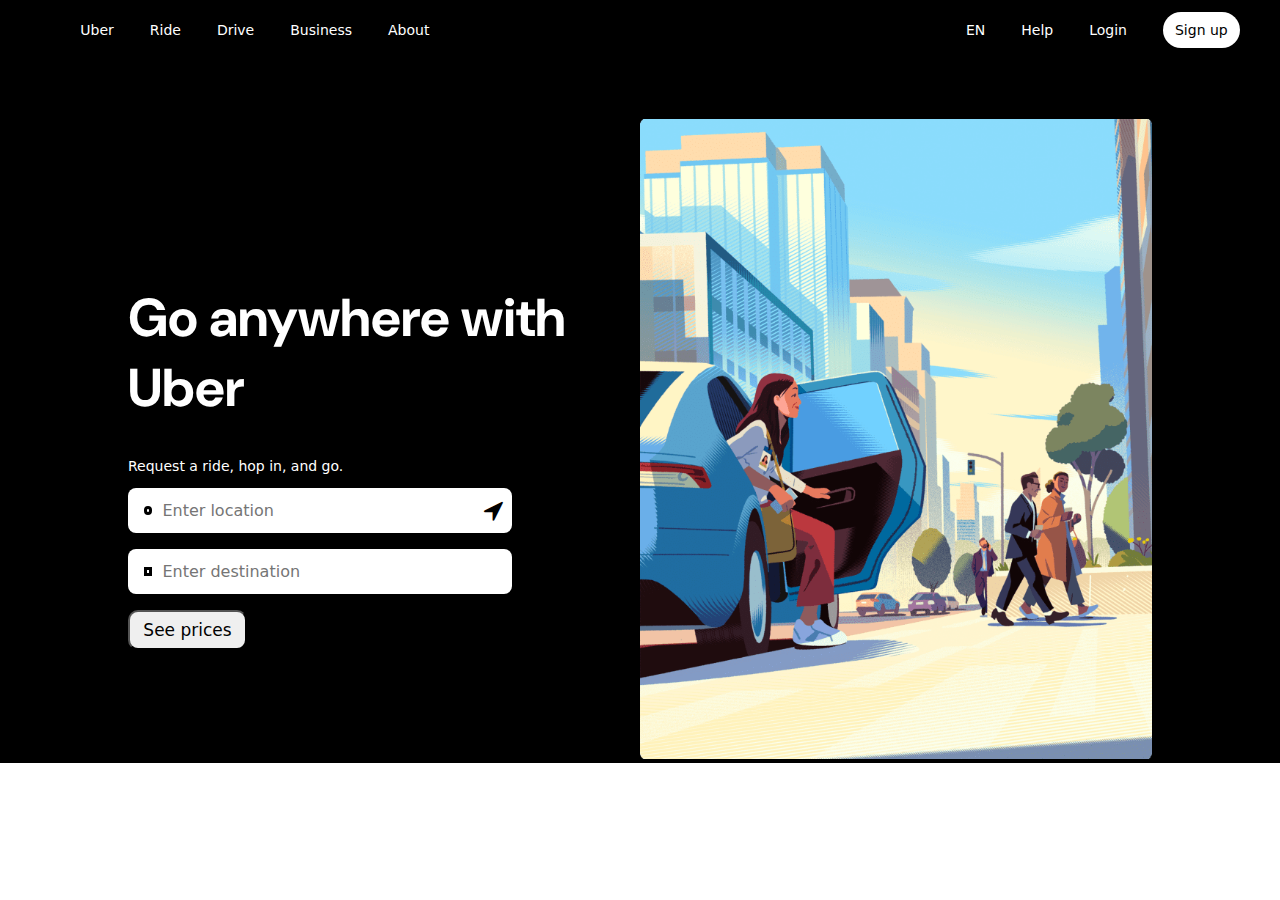
==== html/pages/home/index.html @ 6ce84a74 "first commit" ====
<!DOCTYPE html>
<html lang="en">

<head>
    <meta charset="UTF-8">
    <meta name="viewport" content="width=device-width, initial-scale=1.0">
    <title>uberclone</title>
    <link rel="stylesheet" href="/css/style.css">
    <link rel="stylesheet" href="https://cdnjs.cloudflare.com/ajax/libs/font-awesome/4.7.0/css/font-awesome.min.css">
</head>

<body>

    <div class="container">


        <!-- top section start -->
        <section class="sec-top">
            <header>
                <nav>
                    <ul class="first-part">
                        <li><a href="">Uber</a></li>
                        <li><a href="">Ride</a></li>
                        <li><a href="">Drive</a></li>
                        <li><a href="">Business</a></li>
                        <li><a href="">About</a></li>
                    </ul>
                    <ul class="second-part">
                        <li><a href="">EN</a></li>
                        <li><a href="">Help</a></li>
                        <li><a href="">Login</a></li>
                        <li><a href="" id="sign-up">Sign up</a></li>
                    </ul>
                </nav>
            </header>
            <div class="go-anywhere">
                <div class="go-anywhere-form">
                    <h1>
                        Go anywhere with Uber
                    </h1>
                    <p>
                        Request a ride, hop in, and go.
                    </p>
                    <div class="form-group" id="f1">
                        <span id="first">
                            <span></span>
                            <input type="text" name="" id="loc" placeholder="Enter location">
                        </span>
                        <span id="second">
                            <span>
                                <i class="fa fa-location-arrow" aria-hidden="true"></i>
                            </span>
                        </span>
                    </div>
                    <div class="form-group" id="f2">
                        <span id="first">
                            <span></span>
                            <input type="text" name="" id="loc" placeholder="Enter destination">
                        </span>
                        <span id="second">
                            <span> </span>
                        </span>
                    </div>
                    <button class="see-prices">See prices</button>
                </div>
                <div class="go-anywhere-img">
                    <img src="/assets/images/Ride-with-Uber.png" alt="">
                </div>
            </div>
        </section>
        <!-- top section ends -->


        <!-- middle section start -->
        <section class="sec-middle">
            <div class="suggestions">
                <div class="suggestions-cards" id="Ride"></div>
                <div class="suggestions-cards" id="Reserve"></div>
            </div>
            <div class="get-started-sec">
                <div class="get-started-img">

                </div>
                <div class="get-started-about">

                </div>
            </div>
            <div class="get-started-sec">
                <div class="get-started-img"></div>

            </div>
            <div class="get-started-about">

            </div>
            <div class="get-started-sec">
                <div class="get-started-img">

                </div>
                <div class="get-started-about">

                </div>
            </div>
        </section>
        <!-- middle section ends -->


        <!-- bottom section starts -->
        <section class="sec-bottom">
            <div class="download-app-qr">

            </div>
            <footer>

            </footer>
        </section>
        <!-- bottom section ends -->


    </div>
</body>

</html>
---- css/style.css ----
@import url('https://fonts.googleapis.com/css2?family=DM+Sans:ital,opsz,wght@0,9..40,100..1000;1,9..40,100..1000&display=swap');

body {
    margin: 0;
    padding: 0;
}

.sec-top {
    width: 100%;
    background-color: hsl(0, 0%, 0%);
}

.sec-top>header>nav {
    padding-top: 0.3em;
    display: flex;
    justify-content: space-around;
}


.sec-top>header>nav>ul>li {
    display: inline;
    padding-inline: 1em;
}

.sec-top>header>nav>ul>li>a {
    font-family: UberMoveText, system-ui, "Helvetica Neue", Helvetica, Arial, sans-serif;
    font-size: 14px;
    font-weight: 500;
    text-decoration: none;
    color: hsl(0, 0%, 100%);
}
.sec-top>header>nav>ul>li>a#sign-up{
    background-color: hsl(0, 0%, 100%);
    color: hsl(0, 0%, 0%);
    width: 100px;
    border-radius: 20px;
    transition-duration: 200ms;
    cursor: pointer;
    font-size: 14px;
    font-weight: 500;
    border-radius: 30px;
    padding: 10px 12px;
}

.sec-top>header>nav>ul.first-part {
    /* background-color: red; */
    margin-right: 13em;
}

.sec-top>header>nav>ul.second-part {
    /* background-color: rgb(0, 255, 38); */
    margin-left: 13em;
}

.sec-top>.go-anywhere {
    display: flex;
    justify-content: space-evenly;
    padding-top: 4em;
}

.sec-top>.go-anywhere>.go-anywhere-form {
    margin-top: 8em;
    margin-left: 8em;
    display: block;
}

.sec-top>.go-anywhere>.go-anywhere-form>h1 {
    font-size: 40pt;
    font-weight: 700;
    width: 90%;
    font-family: "DM Sans", sans-serif;
    font-optical-sizing: auto;
}

.sec-top>.go-anywhere>.go-anywhere-form>h1,
p {
    color: hsl(0, 0%, 100%);
}

.sec-top>.go-anywhere>.go-anywhere-form>p,
input,
button {
    display: block;
    font-family: system-ui, "Helvetica Neue", Helvetica, Arial, sans-serif;
    font-size: 14px;
}

.sec-top>.go-anywhere>.go-anywhere-form>.form-group {
    margin-bottom: 1em;
    background-color: hsl(0, 0%, 100%);
    width: 24em;
    height: 2.8em;
    border: none;
    border-radius: 0.5em;
    display: flex;
    justify-content: space-between;
}

.sec-top>.go-anywhere>.go-anywhere-form>.form-group input {
    border: none;
    font-size: 12pt;
    outline: none;
    width: 20em;
}

.sec-top>.go-anywhere>.go-anywhere-form>.form-group>#first {
    height: 100%;
    display: flex;
    align-items: center;
    margin-left: 1em;
}

.sec-top>.go-anywhere>.go-anywhere-form>.form-group>#second {
    height: 100%;
    display: flex;
    margin-right: 1em;
    align-items: center;
}

.sec-top>.go-anywhere>.go-anywhere-form>#f1>#first>span{
    border: 3px solid hsl(0, 0%, 0%);
    border-radius: 100%;
    width: 0.15em;
    height: 0.15em;
    margin-right: 0.5em;
}

.sec-top>.go-anywhere>.go-anywhere-form>#f1>#second>span>i{
    font-size: 18pt;
}

.sec-top>.go-anywhere>.go-anywhere-form>#f2>#first>span{
    border: 3px solid hsl(0, 0%, 0%);
    width: 0.15em;
    height: 0.15em;
    margin-right: 0.5em;
}

.sec-top>.go-anywhere>.go-anywhere-form>.form-group>input {
    height: 80%;
}

.sec-top>.go-anywhere>.go-anywhere-form>button{
    padding: 8px;
    font-size: 17px;
    width: 7em;
    border-radius: 10px;
    cursor: pointer;
}

.sec-top>.go-anywhere>.go-anywhere-img {
    margin-right: 8em;
}


.sec-top>.go-anywhere>.go-anywhere-img>img {
    height: 40em;
}
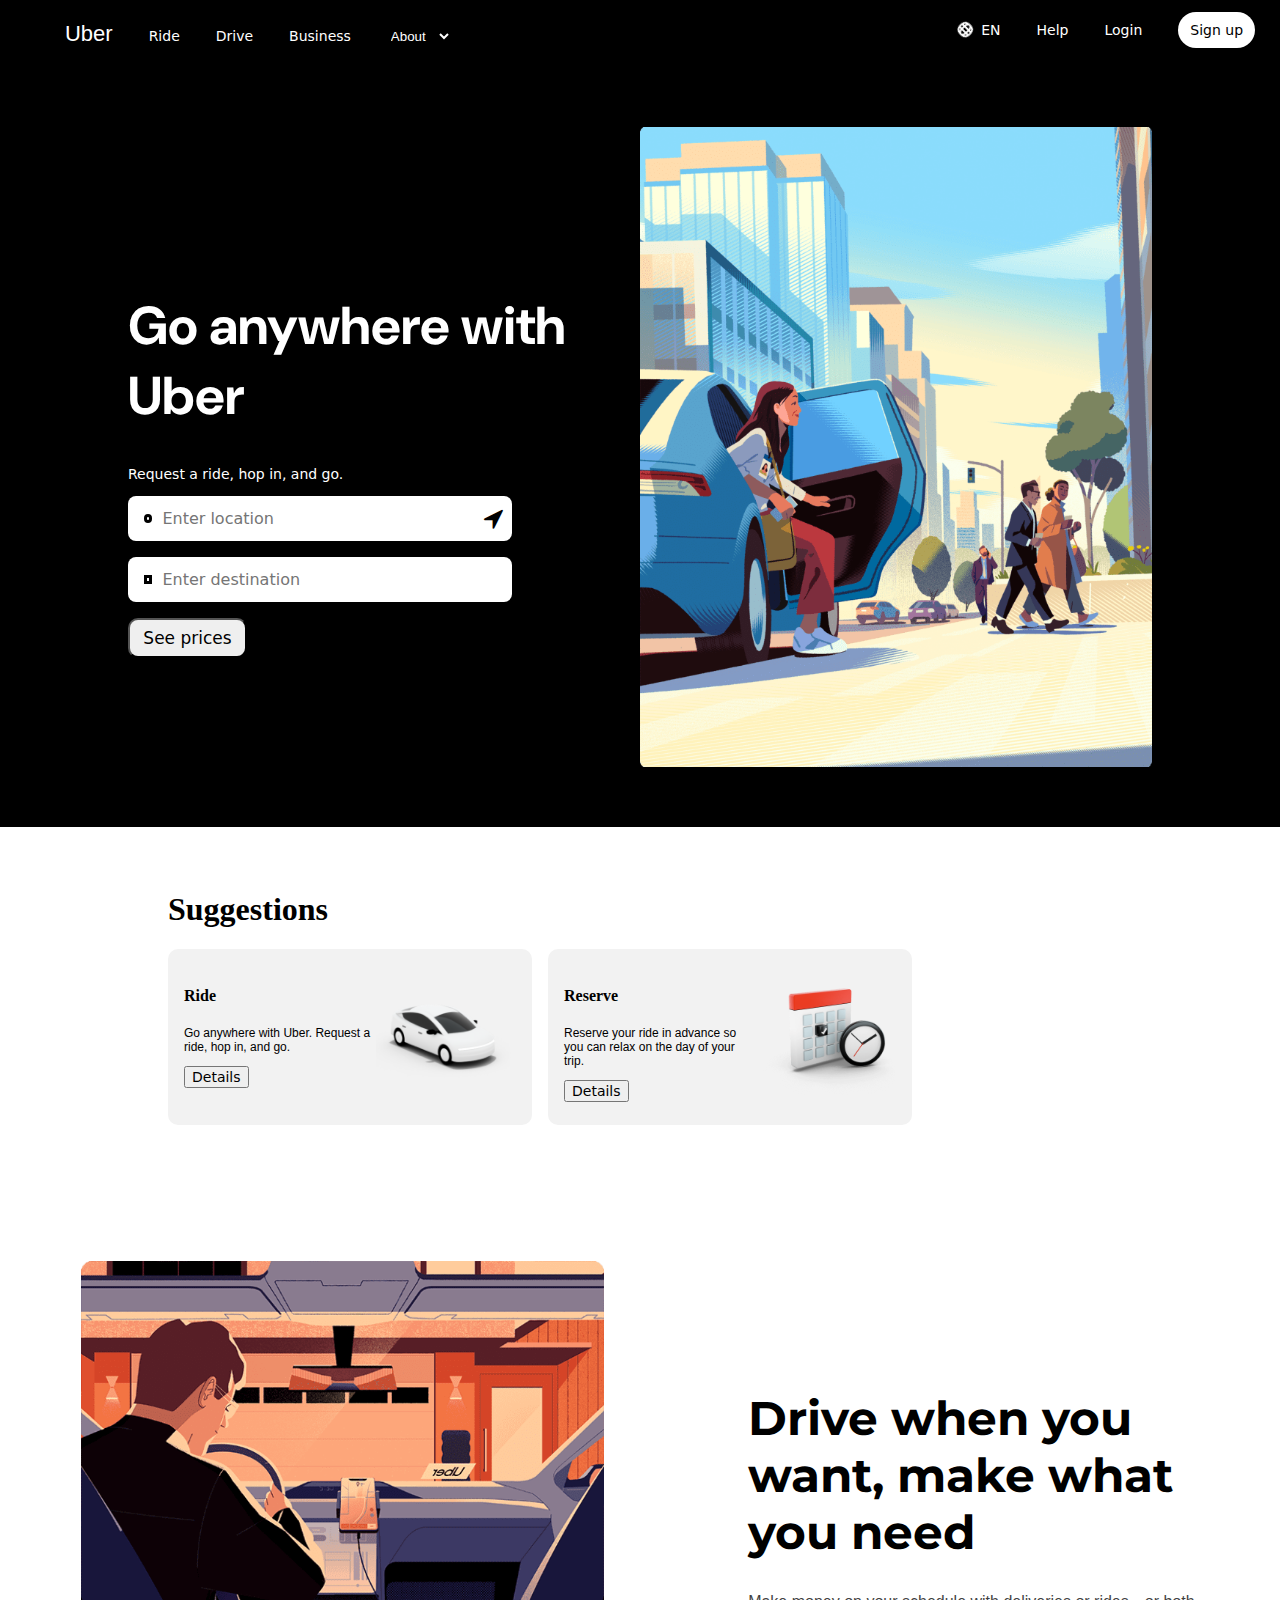
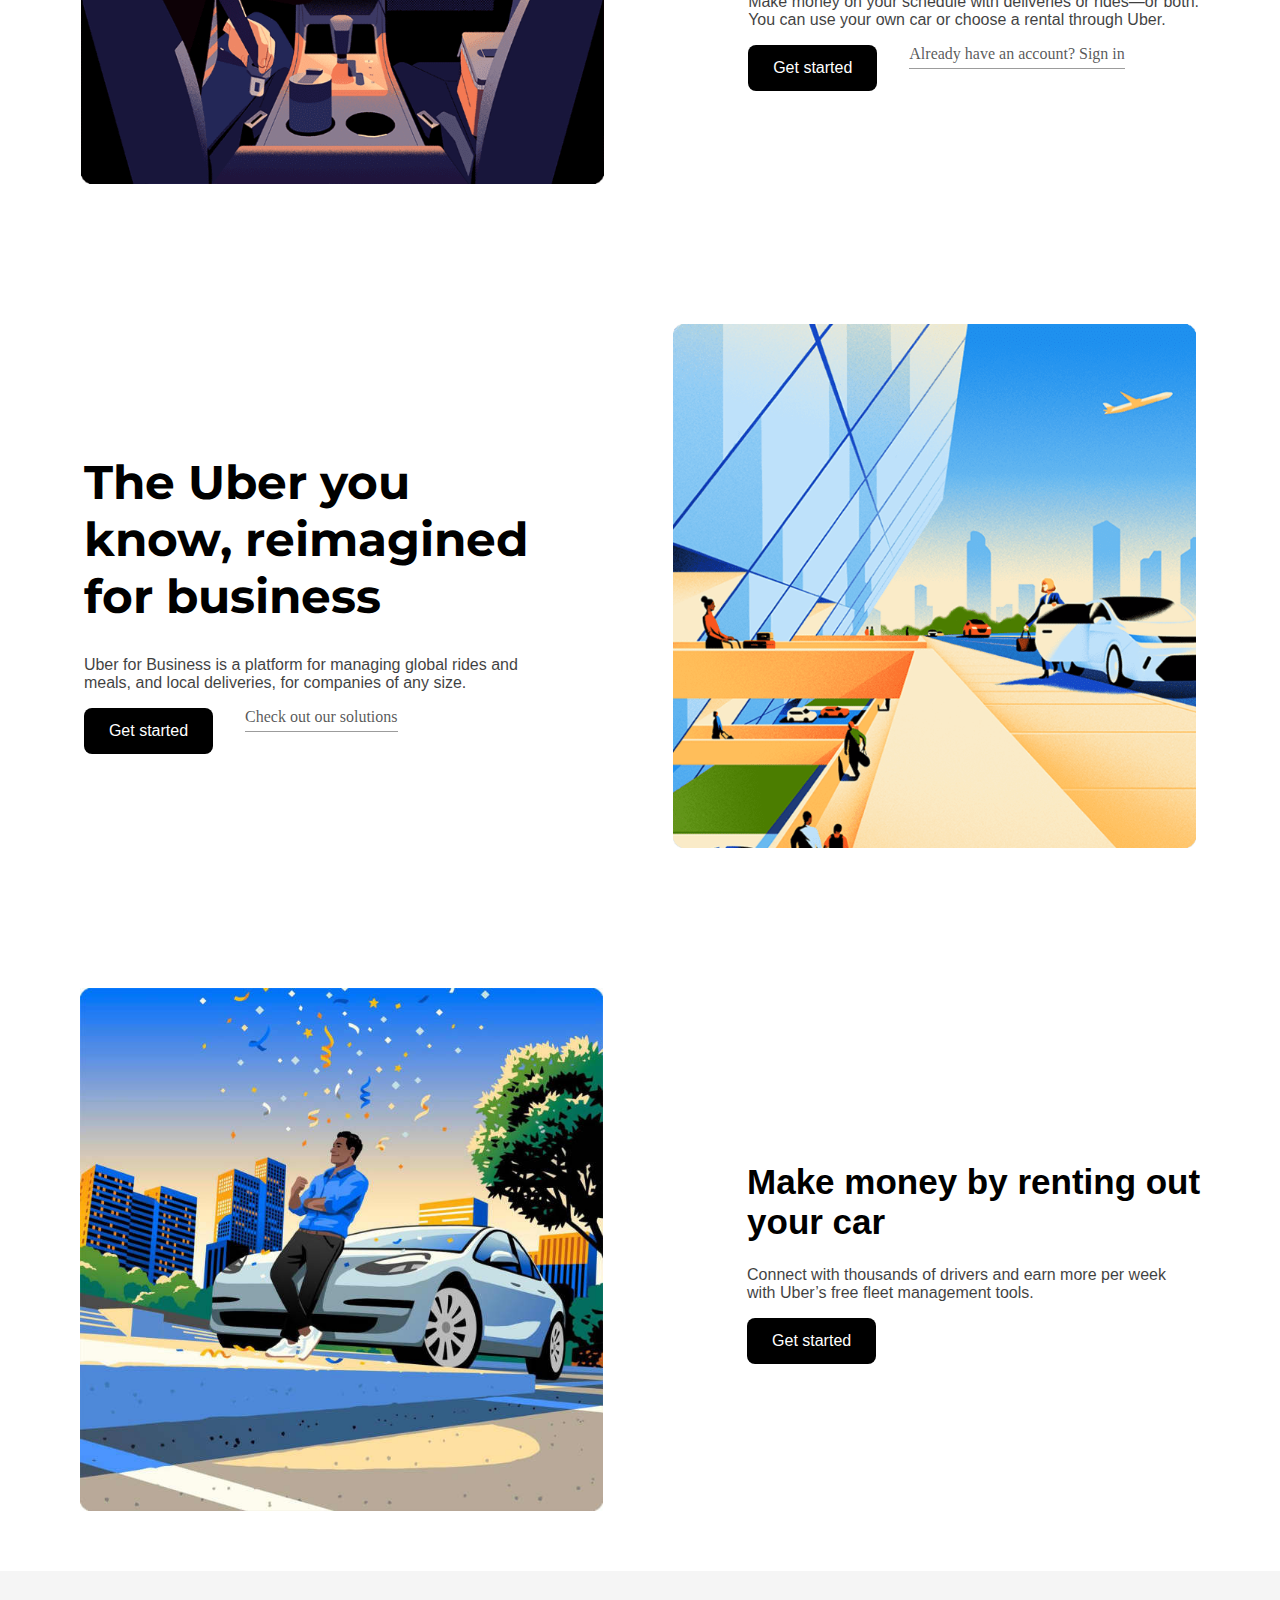
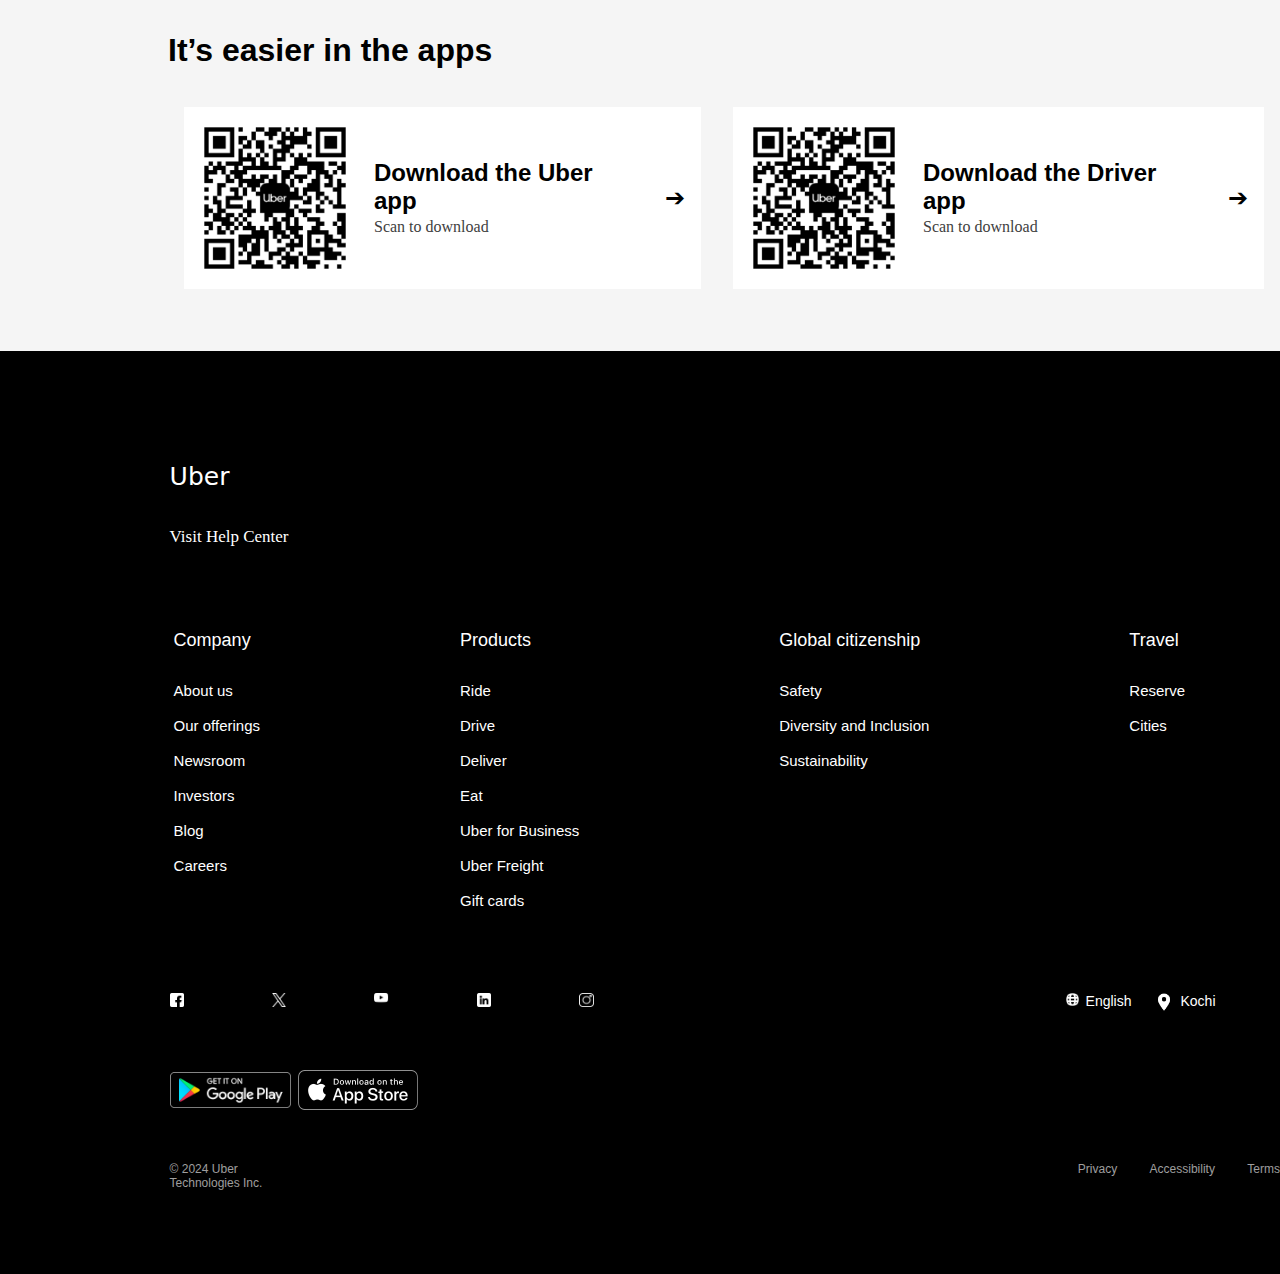
==== commit 893fbfa7: "updated 80%" ====
--- a/html/pages/home/index.html
+++ b/html/pages/home/index.html
@@ -7,6 +7,7 @@
     <title>uberclone</title>
     <link rel="stylesheet" href="/css/style.css">
     <link rel="stylesheet" href="https://cdnjs.cloudflare.com/ajax/libs/font-awesome/4.7.0/css/font-awesome.min.css">
+    <link rel="stylesheet" href="https://fonts.googleapis.com/css2?family=Montserrat&display=swap">
 </head>
 
 <body>
@@ -19,14 +20,20 @@
             <header>
                 <nav>
                     <ul class="first-part">
-                        <li><a href="">Uber</a></li>
+                        <li><a href="" class="uber">Uber</a></li>
                         <li><a href="">Ride</a></li>
                         <li><a href="">Drive</a></li>
                         <li><a href="">Business</a></li>
-                        <li><a href="">About</a></li>
+                        <li>
+                            <select name="" id="">
+                                <option value="" hidden>
+                                    <a href="">About</a>
+                                </option>
+                            </select>
+                        </li>
                     </ul>
                     <ul class="second-part">
-                        <li><a href="">EN</a></li>
+                        <li><img src="/assets/icons/globe.png" alt=""><a href="">EN</a></li>
                         <li><a href="">Help</a></li>
                         <li><a href="">Login</a></li>
                         <li><a href="" id="sign-up">Sign up</a></li>
@@ -74,44 +81,213 @@
         <!-- middle section start -->
         <section class="sec-middle">
             <div class="suggestions">
-                <div class="suggestions-cards" id="Ride"></div>
-                <div class="suggestions-cards" id="Reserve"></div>
-            </div>
+                <h1>Suggestions</h1>
+                <div class="suggestions-cards">
+                    <div id="Ride" class="card">
+                        <div class="about">
+                            <h4>Ride</h4>
+                            <p>Go anywhere with Uber. Request a ride, hop in, and go.</p>
+                            <button class="details">Details</button>
+                        </div>
+                        <div class="img">
+                            <img src="/assets/images/ride.png" alt="">
+                        </div>
+                    </div>
+                    <div id="Reserve" class="card">
+                        <div class="about">
+                            <h4>Reserve</h4>
+                            <p>Reserve your ride in advance so you can relax on the day of your trip.</p>
+                            <button class="details">Details</button>
+                        </div>
+                        <div class="img">
+                            <img src="/assets/images/reserve_clock.png" alt="">
+                        </div>
+                    </div>
+                </div>
+            </div>
+
             <div class="get-started-sec">
                 <div class="get-started-img">
-
-                </div>
+                    <img src="/assets/images/earner-illustra.png" alt="">
+                </div>
+                <div class="spacer"></div>
                 <div class="get-started-about">
-
-                </div>
-            </div>
+                    <h1>Drive when you <br> want, make what <br>you need</h1>
+                    <p>Make money on your schedule with deliveries or rides—or both. <br> You can use your own car or
+                        choose a rental through Uber.</p>
+                    <div class="click-links">
+                        <button>Get started</button>
+                        <a href=""> Already have an account? Sign in
+                            <hr>
+                        </a>
+                    </div>
+                </div>
+            </div>
+
             <div class="get-started-sec">
-                <div class="get-started-img"></div>
-
-            </div>
-            <div class="get-started-about">
-
-            </div>
+                <div class="get-started-about">
+                    <h1>The Uber you <br> know, reimagined <br>for business</h1>
+                    <p>Uber for Business is a platform for managing global rides and <br> meals, and local deliveries,
+                        for companies of any size.</p>
+                    <div class="click-links">
+                        <button>Get started</button>
+                        <a href="">Check out our solutions
+                            <hr>
+                        </a>
+                    </div>
+                </div>
+                <div class="spacer"></div>
+                <div class="get-started-img">
+                    <img src="/assets/images/u4b-square.png" alt="">
+                </div>
+            </div>
+
             <div class="get-started-sec">
                 <div class="get-started-img">
-
-                </div>
+                    <img src="/assets/images/fleet-management.jpg" alt="">
+                </div>
+                <div class="spacer"></div>
                 <div class="get-started-about">
-
-                </div>
-            </div>
+                    <h1 style="font-size: 35px;font-family: Helvetica, sans-serif;">Make money by renting out <br> your
+                        car</h1>
+                    <p>Connect with thousands of drivers and earn more per week <br> with Uber’s free fleet management
+                        tools.</p>
+                    <div class="click-links">
+                        <button>Get started</button>
+                    </div>
+                </div>
+            </div>
+
+
         </section>
         <!-- middle section ends -->
 
 
         <!-- bottom section starts -->
         <section class="sec-bottom">
+
+            <!-- It’s easier in the apps begins-->
             <div class="download-app-qr">
-
-            </div>
+                <h1 class="title">
+                    It’s easier in the apps
+                </h1>
+                <div class="app-qrs-section">
+                    <div class="app-qr">
+                        <div class="child">
+                            <img src="/assets/images/Final-Download-Uber-App.png" alt="">
+                            <div class="title-and-sub-title">
+                                <h1>Download the Uber app</h1>
+                                <p>Scan to download</p>
+                            </div>
+                            <span class="click-arrow">
+                                &#10132;
+                            </span>
+                        </div>
+                    </div>
+                    <div class="app-qr">
+                        <div class="child">
+                            <img src="/assets/images/Final-Download-Uber-App.png" alt="">
+                            <div class="title-and-sub-title">
+                                <h1>Download the Driver app</h1>
+                                <p>Scan to download</p>
+                            </div>
+                            <span class="click-arrow">
+                                &#10132;
+                            </span>
+                        </div>
+                    </div>
+                </div>
+            </div>
+            <!-- It’s easier in the apps ends-->
+
+            <!-- foote begins -->
             <footer>
-
+                <div class="child">
+                    <div class="uber">
+                        <h3>Uber</h3>
+                    </div>
+                    <div class="Visit-Help-Center">
+                        <h5>Visit Help Center</h5>
+                    </div>
+                    <div class="quick-links">
+                        <ul class="Company">
+                            <li>
+                                <h2>Company</h2>
+                            </li>
+                            <li>About us</li>
+                            <li>Our offerings</li>
+                            <li>Newsroom</li>
+                            <li>Investors</li>
+                            <li>Blog</li>
+                            <li>Careers</li>
+                        </ul>
+                        <ul class="Products">
+                            <li>
+                                <h2>Products</h2>
+                            </li>
+                            <li>Ride</li>
+                            <li>Drive</li>
+                            <li>Deliver</li>
+                            <li>Eat</li>
+                            <li>Uber for Business</li>
+                            <li>Uber Freight</li>
+                            <li>Gift cards</li>
+                        </ul>
+                        <ul class="Global citizenship">
+                            <li>
+                                <h2>Global citizenship</h2>
+                            </li>
+                            <li>Safety</li>
+                            <li>Diversity and Inclusion</li>
+                            <li>Sustainability</li>
+                        </ul>
+                        <ul class="Travel">
+                            <li>
+                                <h2>Travel</h2>
+                            </li>
+                            <li>Reserve</li>
+                            <li>Cities</li>
+                        </ul>
+                    </div>
+                    <div class="social-media-and-lang-loc">
+                        <div class="social-media">
+                            <span class="facebook"><img src="/assets/icons/facebook.png" alt=""></span>
+                            <span class="twitter"><img src="/assets/icons/twitter.png" alt=""></span>
+                            <span class="youtube"><img src="/assets/icons/youtube.png" alt=""></span>
+                            <span class="linkedin"><img src="/assets/icons/linkedin.png" alt=""></span>
+                            <span class="instagram"><img src="/assets/icons/instagram.png" alt=""></span>
+                        </div>
+                        <div class="lang-and-loc">
+                            <div class="child">
+                                <img src="/assets/icons/globe.png" alt=""><span class="lang">English</span>
+                            </div>
+                            <div class="child">
+                                <img src="/assets/icons/map.png" class="loc" alt=""><span class="loc">Kochi</span>
+                            </div>
+                        </div>
+                    </div>
+                    <div class="app-download-btns">
+                        <div class="btn" id="google-play">
+                            <img src="/assets/icons/app-store-google-4d63c31a3e.png" alt="">
+                        </div>
+                        <div class="btn" id="app-store">
+                            <img src="/assets/icons/app-store-apple-f1f919205b.png" alt="">
+                        </div>
+                    </div>
+                    <div class="copy-right-and-others">
+                        <div class="sec-1">
+                            <span>© 2024 Uber Technologies Inc.</span>
+                        </div>
+                        <div class="sec-2">
+                            <span>Privacy</span>
+                            <span>Accessibility</span>
+                            <span>Terms</span>
+                        </div>
+                    </div>
+                </div>
             </footer>
+            <!-- footer ends -->
+
         </section>
         <!-- bottom section ends -->
 
--- a/css/style.css
+++ b/css/style.css
@@ -1,9 +1,14 @@
 @import url('https://fonts.googleapis.com/css2?family=DM+Sans:ital,opsz,wght@0,9..40,100..1000;1,9..40,100..1000&display=swap');
-
+@import url('https://fonts.googleapis.com/css2?family=Montserrat:ital,wght@0,100..900;1,100..900&display=swap');
+@import url('https://fonts.googleapis.com/css2?family=Montserrat:ital,wght@0,100..900;1,100..900&family=Roboto+Condensed:ital,wght@0,100..900;1,100..900&display=swap');
+
+/* section top starts */
 body {
     margin: 0;
     padding: 0;
 }
+
+
 
 .sec-top {
     width: 100%;
@@ -29,7 +34,16 @@
     text-decoration: none;
     color: hsl(0, 0%, 100%);
 }
-.sec-top>header>nav>ul>li>a#sign-up{
+
+.sec-top>header>nav>ul>li>img {
+    height: 14.5px;
+    rotate: 45deg;
+    margin-bottom: -2px;
+    margin-right: 9px;
+    ;
+}
+
+.sec-top>header>nav>ul>li>a#sign-up {
     background-color: hsl(0, 0%, 100%);
     color: hsl(0, 0%, 0%);
     width: 100px;
@@ -43,12 +57,36 @@
 }
 
 .sec-top>header>nav>ul.first-part {
-    /* background-color: red; */
     margin-right: 13em;
 }
 
+.sec-top>header>nav>ul.first-part>li>a.uber {
+    font-size: 22px;
+    font-weight: 400px;
+    font-family: Arial, Helvetica, sans-serif;
+}
+
+.sec-top>header>nav>ul.first-part>li>select {
+    width: 65px;
+    background-color: transparent;
+    color: hsl(0, 0%, 100%);
+    border: none;
+    outline: none;
+}
+
+.sec-top>header>nav>ul.first-part>li>select>option {
+    background-color: hsl(0, 0%, 100%);
+    color: hsla(0, 0%, 0%, 0.468);
+    font-family: Arial, Helvetica, sans-serif;
+    font-weight: 0;
+}
+
+.sec-top>header>nav>ul.first-part>li>select:hover {
+    background-color: hsla(0, 0%, 0%, 0.468);
+    ;
+}
+
 .sec-top>header>nav>ul.second-part {
-    /* background-color: rgb(0, 255, 38); */
     margin-left: 13em;
 }
 
@@ -56,6 +94,10 @@
     display: flex;
     justify-content: space-evenly;
     padding-top: 4em;
+}
+
+.sec-top>.go-anywhere {
+    padding-bottom: 3.5em;
 }
 
 .sec-top>.go-anywhere>.go-anywhere-form {
@@ -117,7 +159,7 @@
     align-items: center;
 }
 
-.sec-top>.go-anywhere>.go-anywhere-form>#f1>#first>span{
+.sec-top>.go-anywhere>.go-anywhere-form>#f1>#first>span {
     border: 3px solid hsl(0, 0%, 0%);
     border-radius: 100%;
     width: 0.15em;
@@ -125,11 +167,11 @@
     margin-right: 0.5em;
 }
 
-.sec-top>.go-anywhere>.go-anywhere-form>#f1>#second>span>i{
+.sec-top>.go-anywhere>.go-anywhere-form>#f1>#second>span>i {
     font-size: 18pt;
 }
 
-.sec-top>.go-anywhere>.go-anywhere-form>#f2>#first>span{
+.sec-top>.go-anywhere>.go-anywhere-form>#f2>#first>span {
     border: 3px solid hsl(0, 0%, 0%);
     width: 0.15em;
     height: 0.15em;
@@ -140,7 +182,7 @@
     height: 80%;
 }
 
-.sec-top>.go-anywhere>.go-anywhere-form>button{
+.sec-top>.go-anywhere>.go-anywhere-form>button {
     padding: 8px;
     font-size: 17px;
     width: 7em;
@@ -155,4 +197,300 @@
 
 .sec-top>.go-anywhere>.go-anywhere-img>img {
     height: 40em;
-}+}
+
+/* section top ends */
+
+
+
+
+/* section middle starts*/
+
+
+.sec-middle>.suggestions {
+    margin-left: 10.5em;
+    margin-top: 4em;
+}
+
+.sec-middle>.suggestions>h1 {
+    font-size: 32px;
+    font-weight: 700;
+}
+
+.sec-middle>.suggestions>.suggestions-cards {
+    display: flex;
+    column-gap: 1em;
+}
+
+.sec-middle>.suggestions>.suggestions-cards>.card {
+    display: flex;
+    background-color: hsl(0, 0%, 95%);
+    padding: 1em;
+    border-radius: 10px;
+}
+
+.sec-middle>.suggestions>.suggestions-cards>.card>.about>p {
+    width: 16em;
+    color: hsl(0, 0%, 0%);
+    font-size: 12px;
+    font-weight: 400;
+    font-family: "Helvetica Neue", Helvetica, sans-serif;
+}
+
+.sec-middle>.suggestions>.suggestions-cards>.card>.img>img {
+    height: 140px;
+}
+
+.sec-middle>.get-started-sec {
+    margin-top: 8.5em;
+    display: flex;
+    justify-content: center;
+    align-items: center;
+}
+
+
+.sec-middle>.get-started-sec>.spacer {
+    width: 9em;
+}
+
+.sec-middle>.get-started-sec>.get-started-img>img {
+    width: 32.7em;
+}
+
+.sec-middle>.get-started-sec>.get-started-about>h1 {
+    font-family: "Montserrat", sans-serif;
+    font-weight: 700px;
+    font-size: 47px;
+    font-weight: 700;
+}
+
+.sec-middle>.get-started-sec>.get-started-about>p {
+    color: hsl(0, 0%, 0%);
+    font-size: 16px;
+    font-family: Arial, Helvetica, sans-serif;
+    opacity: 0.75;
+}
+
+.sec-middle>.get-started-sec>.get-started-about>.click-links {
+    display: flex;
+    column-gap: 2em;
+}
+
+.sec-middle>.get-started-sec>.get-started-about>.click-links>button {
+    border-top-right-radius: 8px;
+    border-bottom-right-radius: 8px;
+    border-top-left-radius: 8px;
+    border-bottom-left-radius: 8px;
+    padding-top: 14px;
+    padding-bottom: 14px;
+    padding-left: 25px;
+    padding-right: 25px;
+    color: hsl(0, 0%, 100%);
+    background-color: hsl(0, 0%, 0%);
+    font-family: "Helvetica Neue", Helvetica, Arial, sans-serif;
+    font-size: 16px;
+    font-weight: 500;
+    cursor: pointer;
+    border: none;
+}
+
+.sec-middle>.get-started-sec>.get-started-about>.click-links>a {
+    text-decoration: none;
+    color: hsla(0, 0%, 0%, 0.674);
+}
+
+.sec-middle>.get-started-sec>.get-started-about>.click-links>a>hr {
+    position: relative;
+    top: -0.2em;
+    border: none;
+    background-color: hsla(0, 0%, 0%, 0.39);
+    height: 1px;
+}
+
+
+/* section middle ends */
+
+
+/* bottom section starts  */
+.sec-bottom>.download-app-qr {
+    background-color: hsl(0, 0%, 96%);
+    padding-left: 10.5em;
+    padding-top: 2.5em;
+    padding-bottom: 2.9em;
+    margin-top: 3.5em;
+}
+
+.sec-bottom>.download-app-qr>.title {
+    font-family: Helvetica, Arial, sans-serif;
+    font-size: 32px;
+    font-weight: 700;
+}
+
+
+.sec-bottom>.download-app-qr>.app-qrs-section {
+    display: flex;
+}
+
+.sec-bottom>.download-app-qr>.app-qrs-section>.app-qr {
+    margin: 1em;
+    background-color: hsl(0, 0%, 100%);
+}
+
+.sec-bottom>.download-app-qr>.app-qrs-section>.app-qr>.child {
+    margin: 1em;
+    display: flex;
+    align-items: center;
+}
+
+.sec-bottom>.download-app-qr>.app-qrs-section>.app-qr>.child>img {
+    height: 150px;
+}
+
+.sec-bottom>.download-app-qr>.app-qrs-section>.app-qr>.child>.title-and-sub-title {
+    margin-left: 1.5em;
+}
+
+.sec-bottom>.download-app-qr>.app-qrs-section>.app-qr>.child>.title-and-sub-title>h1 {
+    font-family: Helvetica, Arial, sans-serif;
+    font-size: 24px;
+    font-weight: 700;
+}
+
+.sec-bottom>.download-app-qr>.app-qrs-section>.app-qr>.child>.title-and-sub-title>p {
+    margin-top: -0.8em;
+    color: hsl(0, 0%, 25%);
+}
+
+.sec-bottom>.download-app-qr>.app-qrs-section>.app-qr>.child>.click-arrow {
+    margin-left: 2em;
+    font-size: 18pt;
+}
+
+.sec-bottom>footer {
+    background-color: hsl(0, 0%, 0%);
+    padding-left: 10.6em;
+    padding-top: 5.4em;
+    color: hsl(0, 0%, 100%);
+}
+
+.sec-bottom>footer>.child>.uber>h3 {
+    font-family: UberMove, UberMoveText, system-ui, "Helvetica Neue", Helvetica, Arial, sans-serif;
+    font-size: 25px;
+    font-weight: 400;
+    cursor: pointer;
+}
+
+.sec-bottom>footer>.child>.Visit-Help-Center {
+    height: 65px;
+    width: fit-content;
+    margin-top: 2.2em;
+    cursor: pointer;
+}
+
+.sec-bottom>footer>.child>.Visit-Help-Center:hover {
+    border-bottom: 1px solid white;
+}
+
+.sec-bottom>footer>.child>.Visit-Help-Center>h5 {
+    font-size: 17px;
+    font-weight: 400;
+    cursor: pointer;
+    margin-top: 0;
+}
+
+.sec-bottom>footer>.child>.quick-links {
+    display: flex;
+    margin-left: -2.25em;
+    column-gap: 10em;
+}
+
+.sec-bottom>footer>.child>.quick-links>ul {
+    list-style: none;
+}
+
+.sec-bottom>footer>.child>.quick-links>ul>li {
+    line-height: 35px;
+    font-family: Helvetica, Arial, sans-serif;
+    font-size: 15px;
+    font-weight: normal;
+    cursor: pointer;
+}
+
+.sec-bottom>footer>.child>.quick-links>ul>li>h2 {
+    font-family: Helvetica, Arial, sans-serif;
+    font-size: 18px;
+    font-weight: 500;
+    cursor: default;
+}
+
+
+.sec-bottom>footer>.child>.social-media-and-lang-loc {
+    display: flex;
+    column-gap: 29.5em;
+    margin-top: 3.7em;
+}
+
+
+.sec-bottom>footer>.child>.social-media-and-lang-loc>.social-media{
+    display: flex;
+    column-gap: 5.5em;
+}
+
+
+.sec-bottom>footer>.child>.social-media-and-lang-loc>.social-media>span>img{
+    height: 0.9em;
+}
+
+.sec-bottom>footer>.child>.social-media-and-lang-loc>.lang-and-loc{
+    display: flex;
+    column-gap: 1.5em;
+}
+
+.sec-bottom>footer>.child>.social-media-and-lang-loc>.lang-and-loc>.child{
+    display: flex;
+    column-gap: 0.5em;
+    font-family: Helvetica, Arial, sans-serif;
+    font-size: 14px;
+}
+
+.sec-bottom>footer>.child>.social-media-and-lang-loc>.lang-and-loc>.child>img{
+    height: 13px;
+}
+
+.sec-bottom>footer>.child>.social-media-and-lang-loc>.lang-and-loc>.child>img.loc{
+    height: 18px;
+}
+
+.sec-bottom>footer>.child>.app-download-btns {
+    display: flex;
+    margin-top: 3.7em;
+    column-gap: 0.45em;
+    align-items: center;
+}
+
+.sec-bottom>footer>.child>.app-download-btns>.btn>img{
+    height: 2.5em;
+}
+
+.sec-bottom>footer>.child>.app-download-btns>#google-play>img{
+    height: 2.25em;
+}
+
+.sec-bottom>footer>.child>.copy-right-and-others {
+    display: flex;
+    column-gap: 65em;
+    font-family: Helvetica, Arial, sans-serif;
+    font-weight: normal;
+    font-size: 12px;
+    color: rgba(255, 255, 255, 0.627);
+    margin-top: 4em;
+    padding-bottom: 7em;
+}
+
+.sec-bottom>footer>.child>.copy-right-and-others>.sec-2{
+    display: flex;
+    column-gap: 2.7em;
+}
+
+
+/* bottom section ends  */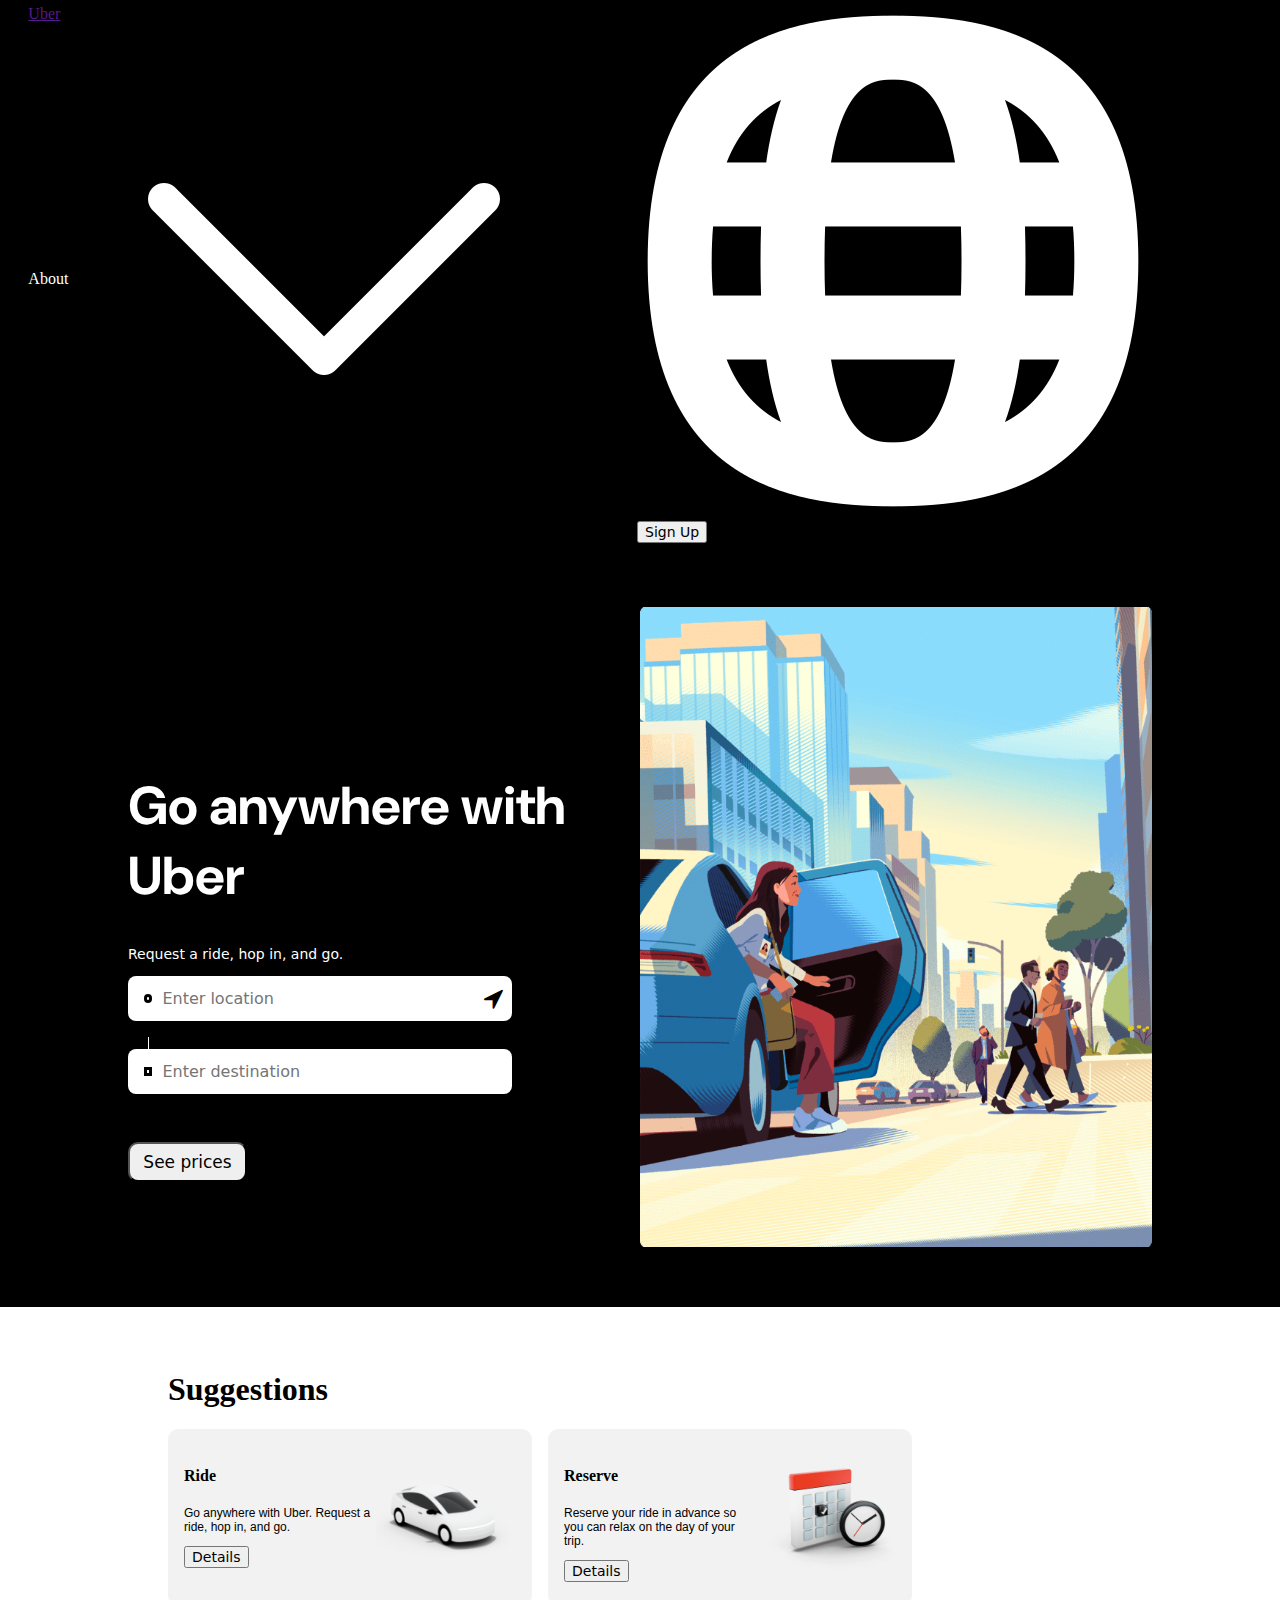
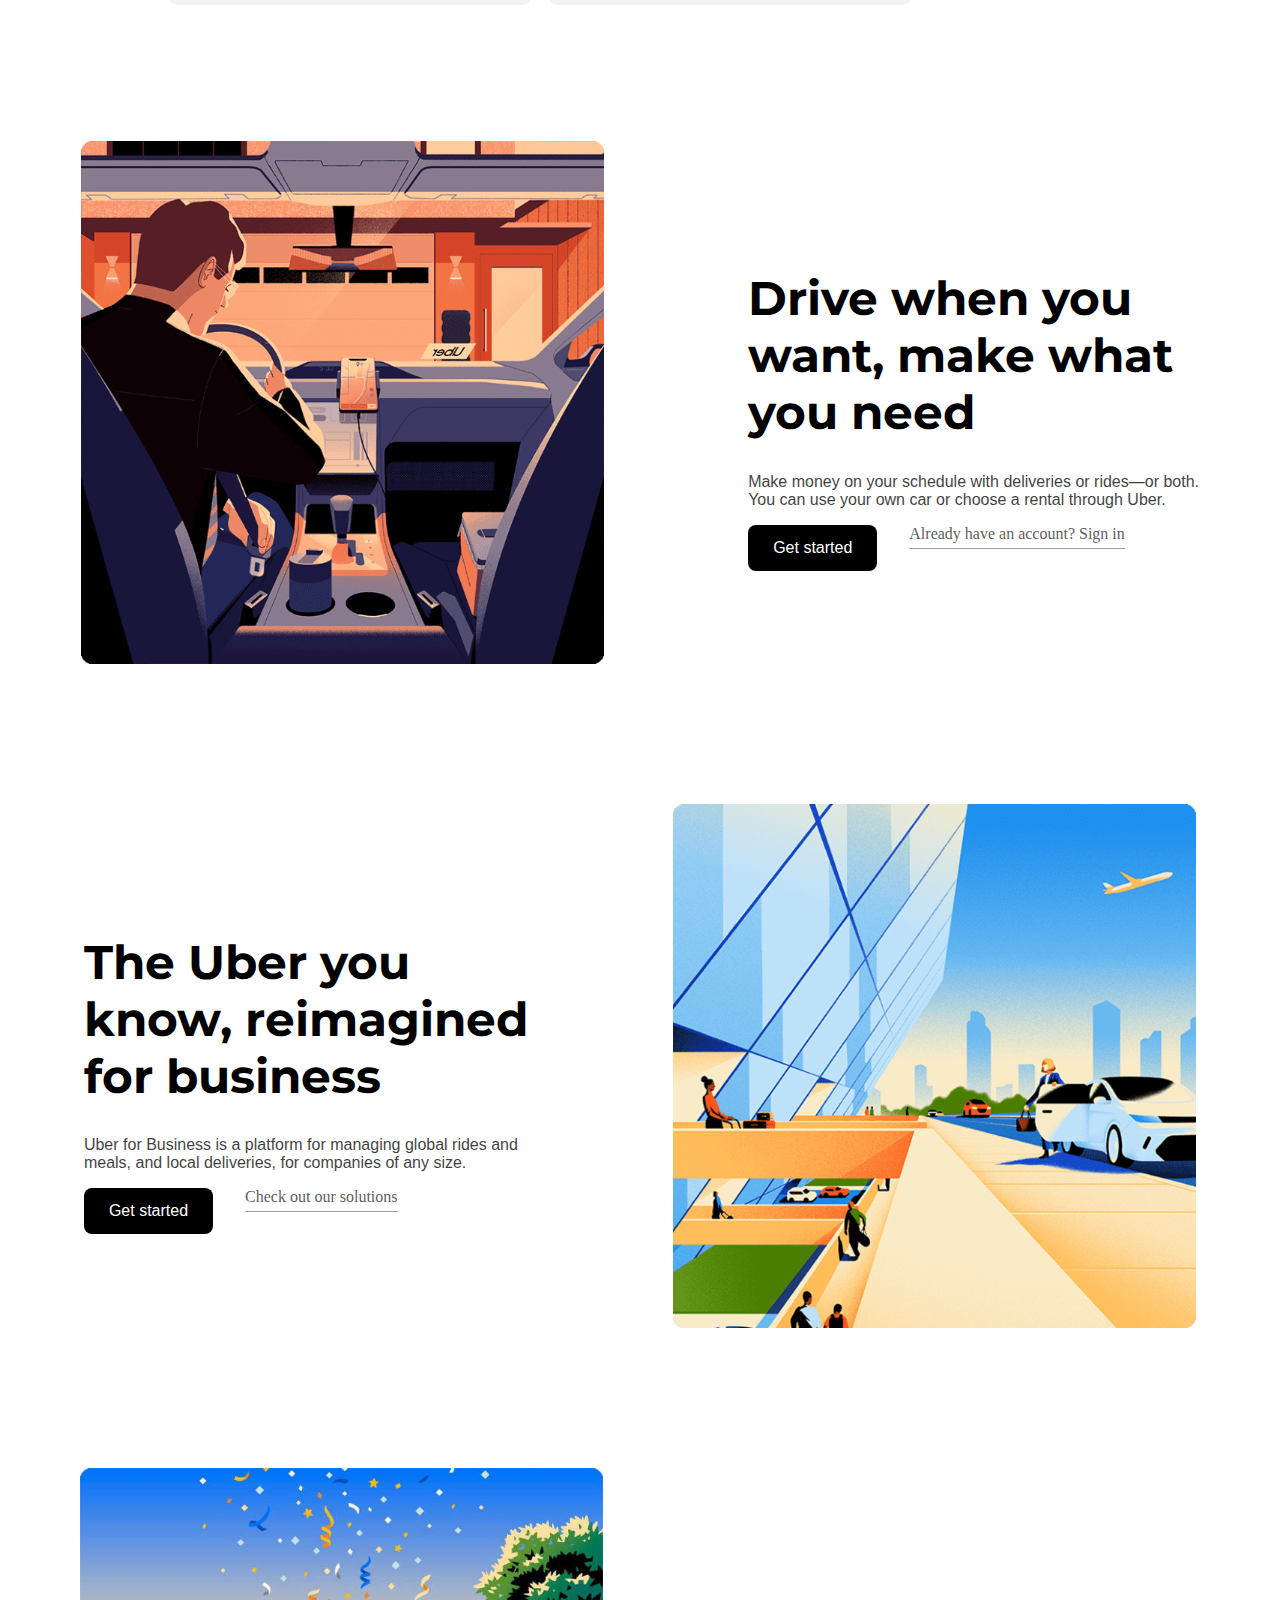
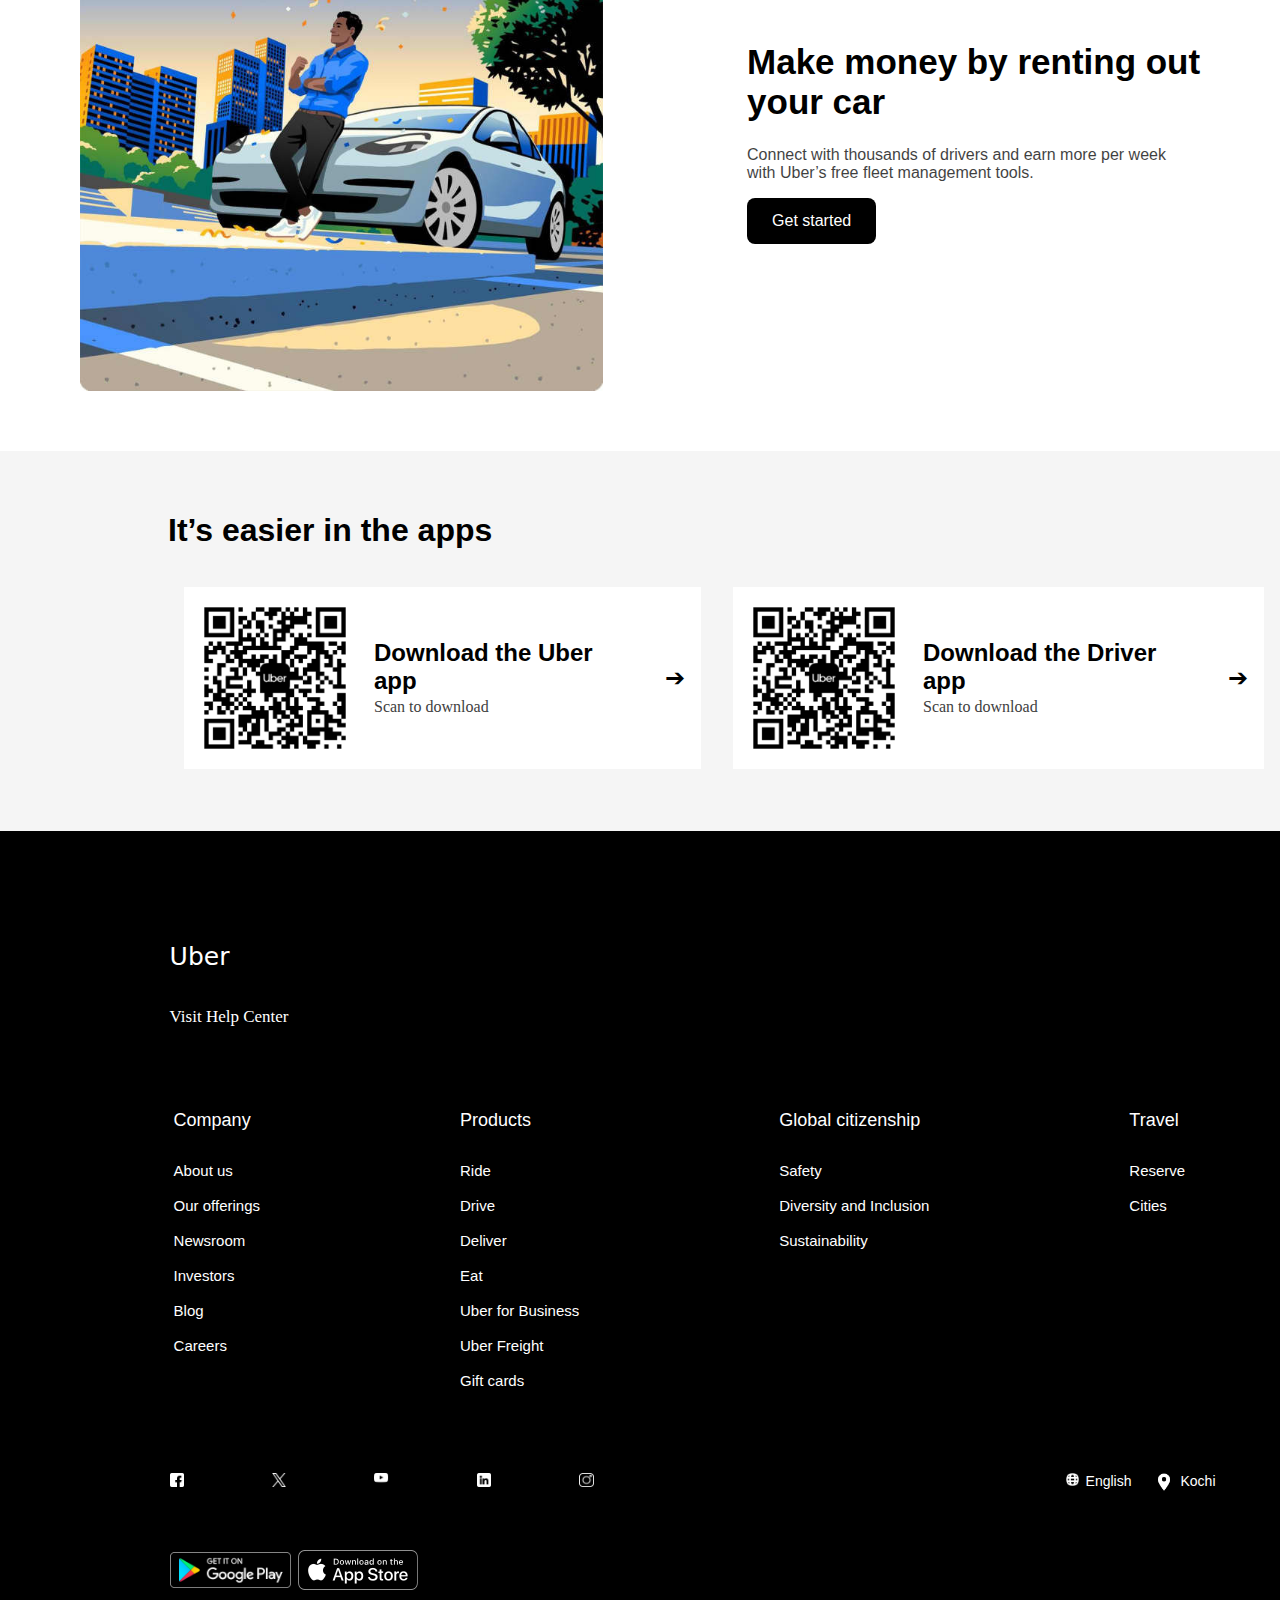
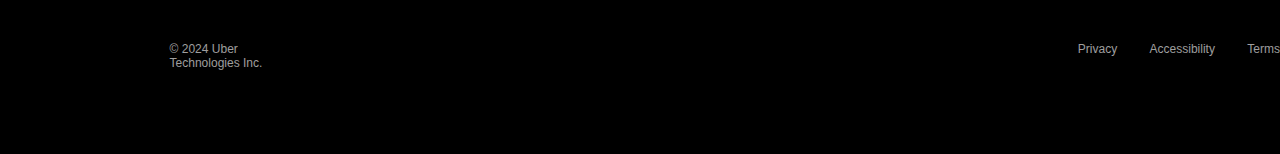
==== commit ed715325: "95% Updated" ====
--- a/html/pages/home/index.html
+++ b/html/pages/home/index.html
@@ -15,31 +15,31 @@
     <div class="container">
 
 
-        <!-- top section start -->
+        <!-- top section starts -->
         <section class="sec-top">
             <header>
+                <!-- navigation starts -->
                 <nav>
-                    <ul class="first-part">
-                        <li><a href="" class="uber">Uber</a></li>
-                        <li><a href="">Ride</a></li>
-                        <li><a href="">Drive</a></li>
-                        <li><a href="">Business</a></li>
-                        <li>
-                            <select name="" id="">
-                                <option value="" hidden>
-                                    <a href="">About</a>
-                                </option>
-                            </select>
-                        </li>
-                    </ul>
-                    <ul class="second-part">
-                        <li><img src="/assets/icons/globe.png" alt=""><a href="">EN</a></li>
-                        <li><a href="">Help</a></li>
-                        <li><a href="">Login</a></li>
-                        <li><a href="" id="sign-up">Sign up</a></li>
-                    </ul>
+                    <div class="part" id="first">
+                        <span class="uber"><a href="">Uber</a></span>
+                        <span>Ride</span>
+                        <span>Drive</span>
+                        <span>Business</span>
+                        <span style="display: flex;align-items: center;">
+                            <p>About</p><img src="/assets/icons/downwards-arrow-key.png" alt="">
+                        </span>
+                    </div>
+                    <div class="part" id="second">
+                        <span><img src="/assets/icons/globe.png" alt="">EN</span>
+                        <span>Help</span>
+                        <span>Log in</span>
+                        <button>Sign Up</button>
+                    </div>
                 </nav>
+                <!-- navigation ends -->
             </header>
+
+            <!-- go-anywhere starts -->
             <div class="go-anywhere">
                 <div class="go-anywhere-form">
                     <h1>
@@ -59,6 +59,8 @@
                             </span>
                         </span>
                     </div>
+                    <div style="width: 20px;height: 12px;border-right: solid white 1px;">
+                    </div>
                     <div class="form-group" id="f2">
                         <span id="first">
                             <span></span>
@@ -68,18 +70,24 @@
                             <span> </span>
                         </span>
                     </div>
+                    <div style="width: 20px;height: 32px;">
+                    </div>
                     <button class="see-prices">See prices</button>
                 </div>
                 <div class="go-anywhere-img">
                     <img src="/assets/images/Ride-with-Uber.png" alt="">
                 </div>
             </div>
+            <!-- go-anywhere starts -->
+             
         </section>
         <!-- top section ends -->
 
 
         <!-- middle section start -->
         <section class="sec-middle">
+
+            <!-- suggestions starts -->
             <div class="suggestions">
                 <h1>Suggestions</h1>
                 <div class="suggestions-cards">
@@ -105,7 +113,9 @@
                     </div>
                 </div>
             </div>
-
+            <!-- suggestions ends -->
+
+            <!-- get-started-sections starts -->
             <div class="get-started-sec">
                 <div class="get-started-img">
                     <img src="/assets/images/earner-illustra.png" alt="">
@@ -157,6 +167,7 @@
                     </div>
                 </div>
             </div>
+            <!-- get-started-sections ends -->
 
 
         </section>
@@ -203,12 +214,17 @@
             <!-- foote begins -->
             <footer>
                 <div class="child">
+
+                    <!-- uber and Visit-Help-Center starts -->
                     <div class="uber">
-                        <h3>Uber</h3>
+                        <h3><a href="" style="text-decoration: none;color: hsl(0, 0%, 100%);">Uber</a></h3>
                     </div>
                     <div class="Visit-Help-Center">
                         <h5>Visit Help Center</h5>
                     </div>
+                    <!-- uber and Visit-Help-Center ends -->
+
+                    <!-- quick-links starts -->
                     <div class="quick-links">
                         <ul class="Company">
                             <li>
@@ -249,6 +265,9 @@
                             <li>Cities</li>
                         </ul>
                     </div>
+                    <!-- quick-links ends -->
+
+                    <!-- social-media and language , locations starts -->
                     <div class="social-media-and-lang-loc">
                         <div class="social-media">
                             <span class="facebook"><img src="/assets/icons/facebook.png" alt=""></span>
@@ -266,6 +285,9 @@
                             </div>
                         </div>
                     </div>
+                    <!-- social-media and language , locations ends -->
+
+                    <!-- app download buttons starts -->
                     <div class="app-download-btns">
                         <div class="btn" id="google-play">
                             <img src="/assets/icons/app-store-google-4d63c31a3e.png" alt="">
@@ -274,6 +296,9 @@
                             <img src="/assets/icons/app-store-apple-f1f919205b.png" alt="">
                         </div>
                     </div>
+                    <!-- app download buttons ends -->
+
+                    <!-- copy-right-and-others starts -->
                     <div class="copy-right-and-others">
                         <div class="sec-1">
                             <span>© 2024 Uber Technologies Inc.</span>
@@ -284,6 +309,8 @@
                             <span>Terms</span>
                         </div>
                     </div>
+                    <!-- copy-right-and-others ends -->
+
                 </div>
             </footer>
             <!-- footer ends -->
